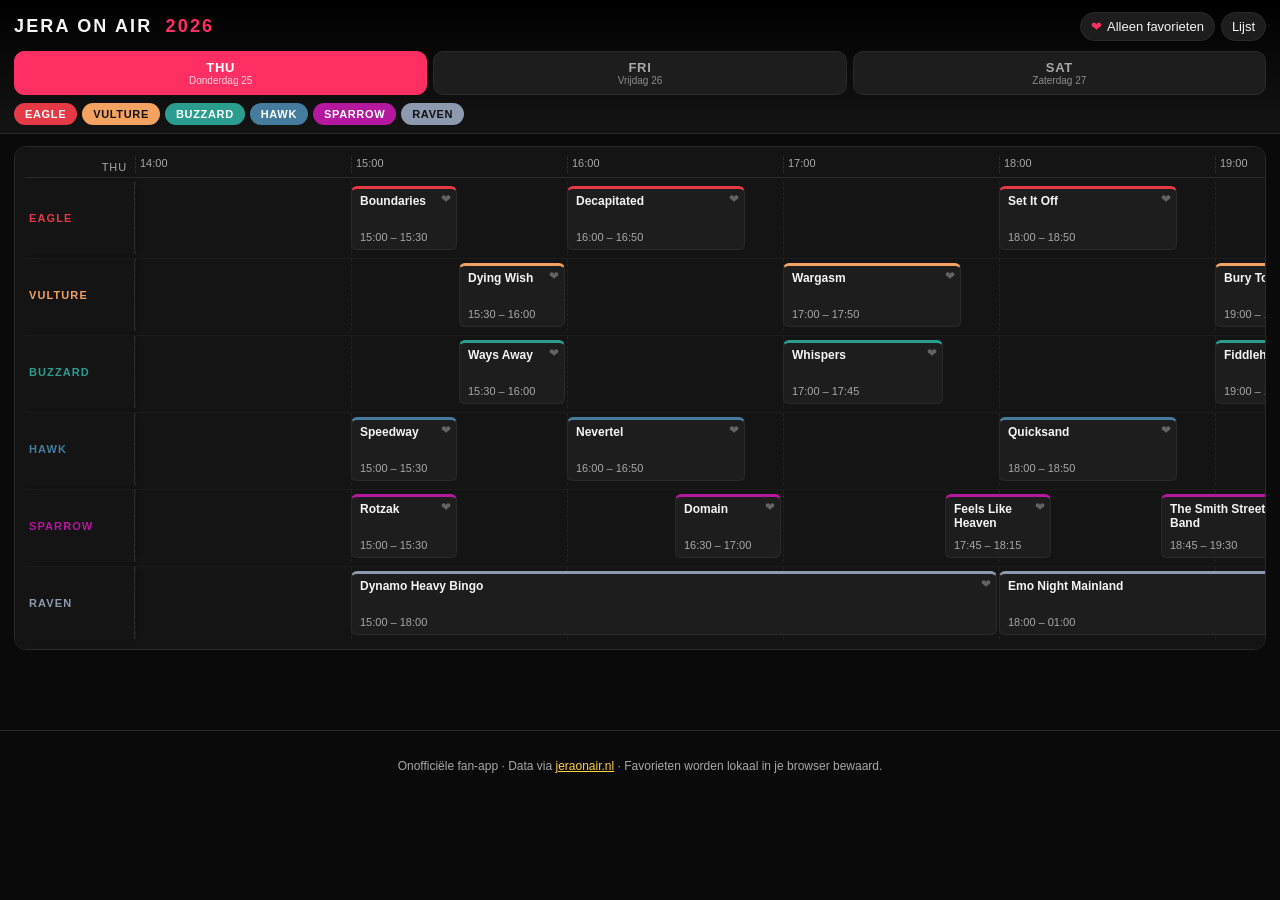
==== index.html @ 75aab93d "Initial commit: Jera On Air 2026 unofficial timetable app" ====
<!DOCTYPE html>
<html lang="nl">
<head>
  <meta charset="UTF-8" />
  <meta name="viewport" content="width=device-width, initial-scale=1.0, viewport-fit=cover" />
  <meta name="theme-color" content="#0a0a0a" />
  <title>Jera On Air 2026 — Timetable</title>
  <link rel="stylesheet" href="styles.css" />
</head>
<body>
  <header class="app-header">
    <div class="title-row">
      <h1>JERA ON AIR <span class="year">2026</span></h1>
      <div class="header-actions">
        <button id="likedOnlyBtn" class="toggle-btn" aria-pressed="false" title="Toon alleen favorieten">
          <span class="heart">❤</span> <span class="lbl">Alleen favorieten</span>
        </button>
        <button id="viewToggle" class="toggle-btn" title="Wissel weergave">
          <span class="view-lbl">Lijst</span>
        </button>
      </div>
    </div>

    <nav class="day-tabs" id="dayTabs" role="tablist"></nav>

    <div class="stage-filters" id="stageFilters" aria-label="Filter stages"></div>
  </header>

  <main id="main">
    <section id="gridView" class="view grid-view" hidden></section>
    <section id="listView" class="view list-view"></section>
    <p id="emptyMsg" class="empty-msg" hidden>Geen optredens gevonden met deze filters.</p>
  </main>

  <footer class="app-footer">
    <p>Onofficiële fan-app · Data via <a href="https://www.jeraonair.nl/nl/timetable/" target="_blank" rel="noopener">jeraonair.nl</a> · Favorieten worden lokaal in je browser bewaard.</p>
  </footer>

  <script src="data.js"></script>
  <script src="app.js"></script>
</body>
</html>
---- styles.css ----
:root {
  --bg: #0a0a0a;
  --bg-2: #141414;
  --bg-3: #1d1d1d;
  --fg: #f5f5f5;
  --fg-dim: #a8a8a8;
  --accent: #ff2e63;          /* JOA-ish pink/red */
  --accent-2: #ffd23f;
  --like: #ff2e63;
  --like-bg: rgba(255, 46, 99, 0.18);
  --border: #2a2a2a;

  --eagle: #e63946;
  --vulture: #f4a261;
  --buzzard: #2a9d8f;
  --hawk: #457b9d;
  --sparrow: #b5179e;
  --raven: #8d99ae;
  --quail: #e9c46a;
  --nightingale: #6a4c93;

  --col-min-width: 14px; /* per 5 minutes on desktop grid */
}

* { box-sizing: border-box; }

[hidden] { display: none !important; }

html, body {
  margin: 0;
  padding: 0;
  background: var(--bg);
  color: var(--fg);
  font-family: -apple-system, BlinkMacSystemFont, "Segoe UI", Roboto, "Helvetica Neue", Arial, sans-serif;
  -webkit-font-smoothing: antialiased;
  min-height: 100vh;
}

a { color: var(--accent-2); }

/* ====== Header ====== */
.app-header {
  position: sticky;
  top: 0;
  z-index: 10;
  background: linear-gradient(180deg, #000 0%, var(--bg-2) 100%);
  border-bottom: 1px solid var(--border);
  padding: 12px 14px 8px;
}

.title-row {
  display: flex;
  align-items: center;
  justify-content: space-between;
  gap: 12px;
  flex-wrap: wrap;
}

.title-row h1 {
  margin: 0;
  font-size: 18px;
  letter-spacing: 0.12em;
  font-weight: 800;
}
.title-row h1 .year {
  color: var(--accent);
  margin-left: 6px;
}

.header-actions {
  display: flex;
  gap: 6px;
  flex-wrap: wrap;
}

.toggle-btn {
  background: var(--bg-3);
  border: 1px solid var(--border);
  color: var(--fg);
  padding: 6px 10px;
  border-radius: 999px;
  font-size: 13px;
  cursor: pointer;
  display: inline-flex;
  align-items: center;
  gap: 5px;
  transition: background 0.15s, color 0.15s, border-color 0.15s;
}
.toggle-btn:hover { border-color: var(--accent); }
.toggle-btn[aria-pressed="true"] {
  background: var(--like-bg);
  border-color: var(--accent);
  color: var(--fg);
}
.toggle-btn .heart { color: var(--accent); }

/* ====== Day tabs ====== */
.day-tabs {
  display: flex;
  gap: 6px;
  margin-top: 10px;
  overflow-x: auto;
  -webkit-overflow-scrolling: touch;
  scrollbar-width: none;
}
.day-tabs::-webkit-scrollbar { display: none; }

.day-tab {
  flex: 1 1 0;
  min-width: 90px;
  background: var(--bg-3);
  border: 1px solid var(--border);
  color: var(--fg-dim);
  padding: 8px 10px;
  border-radius: 10px;
  font-size: 13px;
  cursor: pointer;
  text-align: center;
  font-weight: 600;
  letter-spacing: 0.05em;
  white-space: nowrap;
}
.day-tab.active {
  background: var(--accent);
  border-color: var(--accent);
  color: #fff;
}

/* ====== Stage filter chips ====== */
.stage-filters {
  display: flex;
  gap: 5px;
  margin-top: 8px;
  flex-wrap: wrap;
}
.stage-chip {
  background: var(--bg-3);
  border: 1px solid var(--border);
  color: var(--fg-dim);
  padding: 4px 10px;
  border-radius: 999px;
  font-size: 11px;
  cursor: pointer;
  text-transform: uppercase;
  letter-spacing: 0.06em;
  font-weight: 700;
}
.stage-chip[aria-pressed="true"] {
  color: #fff;
  border-color: transparent;
}
.stage-chip[data-stage="eagle"][aria-pressed="true"]      { background: var(--eagle); }
.stage-chip[data-stage="vulture"][aria-pressed="true"]    { background: var(--vulture); color: #111; }
.stage-chip[data-stage="buzzard"][aria-pressed="true"]    { background: var(--buzzard); }
.stage-chip[data-stage="hawk"][aria-pressed="true"]       { background: var(--hawk); }
.stage-chip[data-stage="sparrow"][aria-pressed="true"]    { background: var(--sparrow); }
.stage-chip[data-stage="raven"][aria-pressed="true"]      { background: var(--raven); color: #111; }
.stage-chip[data-stage="quail"][aria-pressed="true"]      { background: var(--quail); color: #111; }
.stage-chip[data-stage="nightingale"][aria-pressed="true"]{ background: var(--nightingale); }

/* ====== Main ====== */
main {
  padding: 12px 14px 80px;
  max-width: 100%;
}
.empty-msg {
  text-align: center;
  color: var(--fg-dim);
  margin-top: 40px;
}

/* ====== List view (mobile-first default) ====== */
.list-view {
  display: flex;
  flex-direction: column;
  gap: 18px;
}

.stage-group h2 {
  margin: 0 0 8px;
  font-size: 12px;
  letter-spacing: 0.16em;
  text-transform: uppercase;
  color: var(--fg-dim);
  display: flex;
  align-items: center;
  gap: 8px;
}
.stage-group h2 .dot {
  width: 10px;
  height: 10px;
  border-radius: 50%;
  display: inline-block;
}
.stage-group .acts {
  display: flex;
  flex-direction: column;
  gap: 6px;
}

.act-card {
  display: grid;
  grid-template-columns: 76px 1fr auto;
  align-items: center;
  gap: 10px;
  background: var(--bg-2);
  border: 1px solid var(--border);
  border-left: 4px solid var(--border);
  padding: 10px 12px;
  border-radius: 10px;
}
.act-card .time {
  color: var(--fg-dim);
  font-variant-numeric: tabular-nums;
  font-size: 13px;
  line-height: 1.25;
}
.act-card .time .start { color: var(--fg); font-weight: 700; }
.act-card .name {
  font-weight: 700;
  font-size: 15px;
  line-height: 1.25;
  word-break: break-word;
}
.act-card.liked {
  border-color: var(--accent);
  background: linear-gradient(90deg, var(--like-bg), var(--bg-2) 60%);
  border-left-color: var(--accent);
}
.act-card[data-stage="eagle"]       { border-left-color: var(--eagle); }
.act-card[data-stage="vulture"]     { border-left-color: var(--vulture); }
.act-card[data-stage="buzzard"]     { border-left-color: var(--buzzard); }
.act-card[data-stage="hawk"]        { border-left-color: var(--hawk); }
.act-card[data-stage="sparrow"]     { border-left-color: var(--sparrow); }
.act-card[data-stage="raven"]       { border-left-color: var(--raven); }
.act-card[data-stage="quail"]       { border-left-color: var(--quail); }
.act-card[data-stage="nightingale"] { border-left-color: var(--nightingale); }
.act-card.liked { border-left-color: var(--accent); }

.like-btn {
  background: transparent;
  border: 1px solid var(--border);
  color: var(--fg-dim);
  width: 36px;
  height: 36px;
  border-radius: 50%;
  display: inline-flex;
  align-items: center;
  justify-content: center;
  cursor: pointer;
  font-size: 18px;
  line-height: 1;
  transition: transform 0.1s ease, color 0.15s, border-color 0.15s, background 0.15s;
}
.like-btn:hover { border-color: var(--accent); color: var(--accent); }
.like-btn.is-liked {
  color: var(--accent);
  border-color: var(--accent);
  background: var(--like-bg);
}
.like-btn:active { transform: scale(0.92); }

/* ====== Grid view (desktop) ====== */
.grid-view {
  overflow-x: auto;
  background: var(--bg-2);
  border: 1px solid var(--border);
  border-radius: 12px;
  padding: 10px;
}

.grid-inner {
  display: flex;
  flex-direction: column;
  gap: 4px;
  min-width: max-content;
}

.grid-time-row {
  display: grid;
  gap: 0;
  position: sticky;
  top: 0;
  background: var(--bg-2);
  z-index: 2;
  padding-bottom: 4px;
  border-bottom: 1px solid var(--border);
}
.grid-time-row .stage-col-header {
  font-size: 11px;
  color: var(--fg-dim);
  text-transform: uppercase;
  letter-spacing: 0.08em;
  padding-right: 8px;
  display: flex;
  align-items: end;
  justify-content: flex-end;
  position: sticky;
  left: 0;
  background: var(--bg-2);
  z-index: 7;
}
.grid-time-cell {
  font-size: 11px;
  color: var(--fg-dim);
  font-variant-numeric: tabular-nums;
  border-left: 1px dashed #2c2c2c;
  padding: 0 0 4px 4px;
}

.grid-stage-row {
  display: grid;
  gap: 0;
  align-items: stretch;
  min-height: 72px;
  position: relative;
}
.grid-stage-row + .grid-stage-row {
  border-top: 1px solid #1c1c1c;
}
.grid-bg-cell {
  border-left: 1px dashed #232323;
  min-height: 72px;
}
.grid-stage-row .stage-label {
  position: sticky;
  left: 0;
  background: var(--bg-2);
  z-index: 6;
  font-size: 11px;
  letter-spacing: 0.1em;
  text-transform: uppercase;
  font-weight: 800;
  display: flex;
  align-items: center;
  padding: 0 10px 0 4px;
  border-right: 1px solid var(--border);
  box-shadow: 4px 0 6px -4px rgba(0, 0, 0, 0.6);
}
.grid-stage-row .grid-cells {
  position: relative;
  display: grid;
}
.grid-act {
  position: absolute;
  top: 4px;
  bottom: 4px;
  background: var(--bg-3);
  border: 1px solid var(--border);
  border-radius: 6px;
  padding: 6px 8px;
  color: var(--fg);
  font-size: 12px;
  cursor: pointer;
  display: flex;
  flex-direction: column;
  justify-content: flex-start;
  text-align: left;
  overflow: hidden;
  transition: transform 0.08s, box-shadow 0.15s;
}
.grid-act:hover {
  transform: translateY(-1px);
  box-shadow: 0 4px 12px rgba(0,0,0,0.4);
  z-index: 5;
}
.grid-act .ga-heart {
  position: absolute;
  top: 4px;
  right: 5px;
  font-size: 12px;
  line-height: 1;
  color: var(--fg-dim);
  opacity: 0.5;
  pointer-events: none;
  transition: opacity 0.15s, color 0.15s, transform 0.15s;
}
.grid-act:hover .ga-heart { opacity: 1; color: var(--accent); }
.grid-act.liked .ga-heart {
  opacity: 1;
  color: #fff;
  transform: scale(1.15);
}
.grid-act .ga-name {
  font-weight: 700;
  line-height: 1.15;
  font-size: 12px;
  word-break: break-word;
  overflow-wrap: anywhere;
  display: -webkit-box;
  -webkit-line-clamp: 2;
  -webkit-box-orient: vertical;
  overflow: hidden;
  padding-right: 14px; /* room for heart icon */
  margin-bottom: auto;
}
.grid-act .ga-time {
  color: var(--fg-dim);
  font-size: 11px;
  font-variant-numeric: tabular-nums;
  margin-top: 2px;
}
.grid-act.liked {
  background: linear-gradient(135deg, var(--accent), #a8123d);
  border-color: var(--accent);
  color: #fff;
}
.grid-act.liked .ga-time { color: rgba(255,255,255,0.85); }
.grid-act[data-stage="eagle"]       { border-top: 3px solid var(--eagle); }
.grid-act[data-stage="vulture"]     { border-top: 3px solid var(--vulture); }
.grid-act[data-stage="buzzard"]     { border-top: 3px solid var(--buzzard); }
.grid-act[data-stage="hawk"]        { border-top: 3px solid var(--hawk); }
.grid-act[data-stage="sparrow"]     { border-top: 3px solid var(--sparrow); }
.grid-act[data-stage="raven"]       { border-top: 3px solid var(--raven); }
.grid-act[data-stage="quail"]       { border-top: 3px solid var(--quail); }
.grid-act[data-stage="nightingale"] { border-top: 3px solid var(--nightingale); }
.grid-act.liked { border-top-color: #fff; }

/* ====== Footer ====== */
.app-footer {
  border-top: 1px solid var(--border);
  padding: 16px 14px env(safe-area-inset-bottom, 16px);
  text-align: center;
  color: var(--fg-dim);
  font-size: 12px;
}

/* ====== Responsive switches ====== */
@media (max-width: 720px) {
  .title-row h1 { font-size: 16px; }
  .toggle-btn .lbl { display: none; }
  .toggle-btn .view-lbl { display: inline; }
}
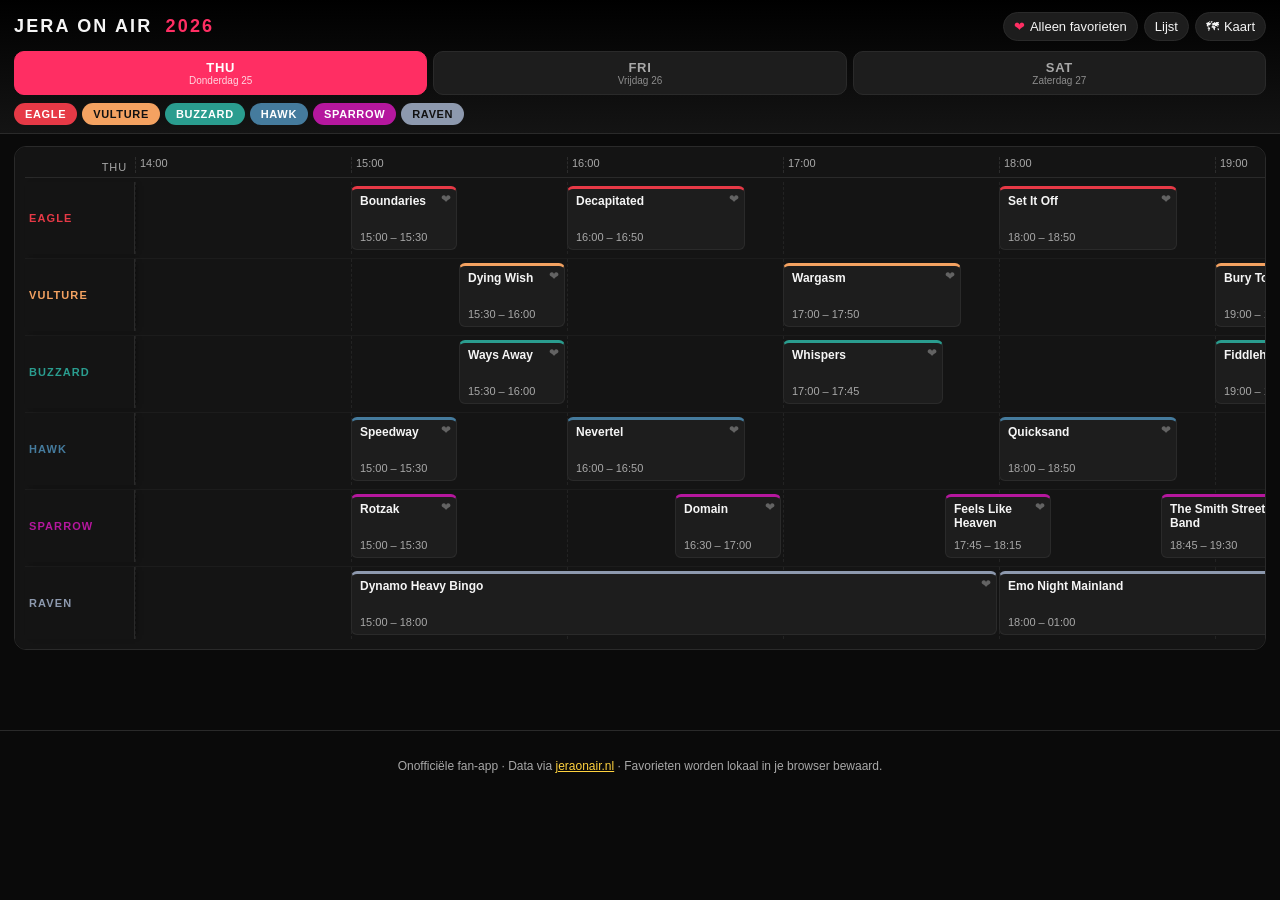
==== commit b773e807: "Add festival map overlay (Kaart button) with pinch-zoomable image" ====
--- a/index.html
+++ b/index.html
@@ -5,6 +5,13 @@
   <meta name="viewport" content="width=device-width, initial-scale=1.0, viewport-fit=cover" />
   <meta name="theme-color" content="#0a0a0a" />
   <title>Jera On Air 2026 — Timetable</title>
+  <link rel="manifest" href="manifest.webmanifest" />
+  <link rel="icon" type="image/png" sizes="192x192" href="icon-192.png" />
+  <link rel="apple-touch-icon" href="apple-touch-icon.png" />
+  <meta name="apple-mobile-web-app-capable" content="yes" />
+  <meta name="apple-mobile-web-app-status-bar-style" content="black-translucent" />
+  <meta name="apple-mobile-web-app-title" content="JOA Timetable" />
+  <meta name="mobile-web-app-capable" content="yes" />
   <link rel="stylesheet" href="styles.css" />
 </head>
 <body>
@@ -17,6 +24,9 @@
         </button>
         <button id="viewToggle" class="toggle-btn" title="Wissel weergave">
           <span class="view-lbl">Lijst</span>
+        </button>
+        <button id="mapBtn" class="toggle-btn" title="Toon festivalkaart" aria-haspopup="dialog">
+          <span aria-hidden="true">🗺</span> <span class="lbl">Kaart</span>
         </button>
       </div>
     </div>
@@ -36,7 +46,21 @@
     <p>Onofficiële fan-app · Data via <a href="https://www.jeraonair.nl/nl/timetable/" target="_blank" rel="noopener">jeraonair.nl</a> · Favorieten worden lokaal in je browser bewaard.</p>
   </footer>
 
+  <div id="mapOverlay" class="map-overlay" role="dialog" aria-modal="true" aria-label="Festivalkaart" hidden>
+    <button id="mapCloseBtn" class="map-close" type="button" aria-label="Sluit kaart">×</button>
+    <div class="map-scroll">
+      <img src="festival_map.jpg" alt="Jera On Air 2026 festivalkaart" class="map-image" />
+    </div>
+  </div>
+
   <script src="data.js"></script>
   <script src="app.js"></script>
+  <script>
+    if ('serviceWorker' in navigator) {
+      window.addEventListener('load', () => {
+        navigator.serviceWorker.register('sw.js').catch(() => { /* offline support optional */ });
+      });
+    }
+  </script>
 </body>
 </html>
--- a/styles.css
+++ b/styles.css
@@ -425,6 +425,61 @@
   font-size: 12px;
 }
 
+/* ====== Festival map overlay ====== */
+.map-overlay {
+  position: fixed;
+  inset: 0;
+  z-index: 1000;
+  background: rgba(0, 0, 0, 0.95);
+  display: flex;
+  align-items: stretch;
+  justify-content: stretch;
+  padding: env(safe-area-inset-top, 0) env(safe-area-inset-right, 0) env(safe-area-inset-bottom, 0) env(safe-area-inset-left, 0);
+}
+
+.map-scroll {
+  flex: 1;
+  overflow: auto;
+  -webkit-overflow-scrolling: touch;
+  touch-action: pinch-zoom;
+  display: flex;
+  align-items: center;
+  justify-content: center;
+}
+
+.map-image {
+  max-width: 100%;
+  max-height: 100%;
+  height: auto;
+  width: auto;
+  display: block;
+  user-select: none;
+  -webkit-user-drag: none;
+}
+
+.map-close {
+  position: absolute;
+  top: calc(env(safe-area-inset-top, 0) + 10px);
+  right: calc(env(safe-area-inset-right, 0) + 10px);
+  z-index: 2;
+  width: 40px;
+  height: 40px;
+  border-radius: 50%;
+  border: 1px solid var(--border);
+  background: var(--bg-2);
+  color: var(--fg);
+  font-size: 24px;
+  line-height: 1;
+  cursor: pointer;
+  display: flex;
+  align-items: center;
+  justify-content: center;
+  box-shadow: 0 4px 12px rgba(0, 0, 0, 0.6);
+}
+.map-close:hover { border-color: var(--accent); }
+
+body.map-open { overflow: hidden; }
+
 /* ====== Responsive switches ====== */
 @media (max-width: 720px) {
   .title-row h1 { font-size: 16px; }
